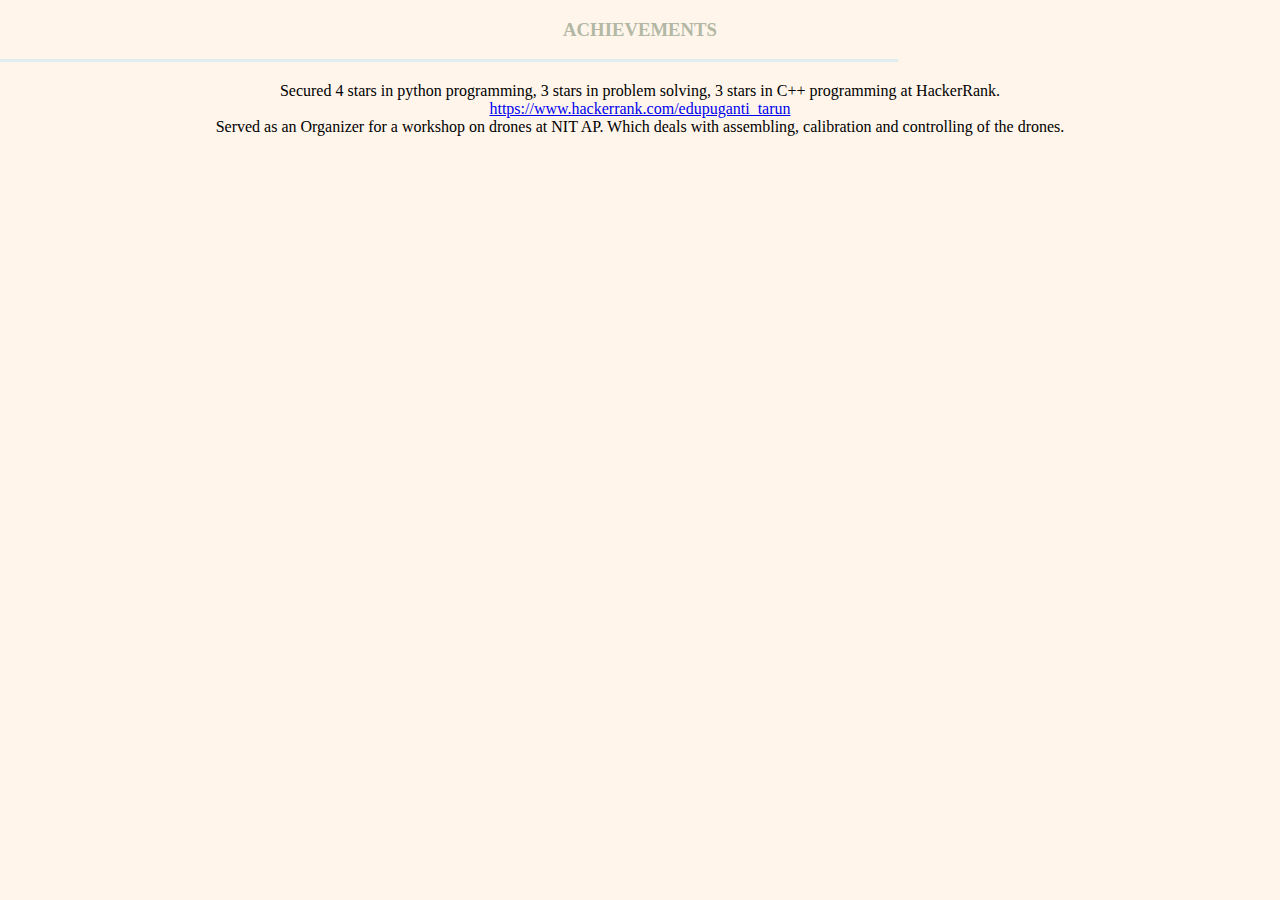
==== achievements.html @ 8bdd8508 "initaial html and css" ====
<!DOCTYPE html>
<html lang="en">
<head>
    <meta charset="UTF-8">
    <meta http-equiv="X-UA-Compatible" content="IE=edge">
    <meta name="viewport" content="width=device-width, initial-scale=1.0">
    <title>Document</title>
</head>
<link rel="stylesheet" href="css/stile.css">
<body>
    <h3>
        ACHIEVEMENTS
    </h3>
    <hr size="3" noshade >
    <li>
        Secured 4 stars in python programming, 3 stars in problem solving, 3 
stars in C++ programming at HackerRank.
<br><a href="https://www.hackerrank.com/edupuganti_tarun">https://www.hackerrank.com/edupuganti_tarun</a> 

    </li>
    <li>
        Served as an Organizer for a workshop on drones at NIT AP. Which 
        deals with assembling, calibration and controlling of the drones.
    </li>
</body>
</html>
---- css/stile.css ----
body{
    background-color: #FFF5EB;
    margin: 0;
    text-align: center;
    
}
.education{
    
    position: absolute;
    top:10%;
    left:18%;
}
hr{
    background-color: #DEEDF0;
    /* color: #DEEDF0; */
    border-color: #DEEDF0;
    width: 70%;
    margin-left: 0px;
    margin-bottom: 20px;
}
h3,h1{
    color: #B2B8A3;
    
}
h3:hover,h1:hover,a:hover{
    color: #52006A;
    
}
img:hover{
    background-color: pink;
}
.edu-img,.image1{
    
    height: 100%;
    width:  100%;
}
.home_body{
    position: absolute;
    top:850px;
}
.bar{
    background-color: burlywood;
    width: 100%;
    height: 8%;
    position: absolute;
    top:0;
}
.about{
    position: absolute;
    top:230px;
    left: 400px;
    /* margin: 0 auto 0 auto ; */
}
.pofilepic{
    position: absolute;
    top:230px;
    left: 100px;;
}
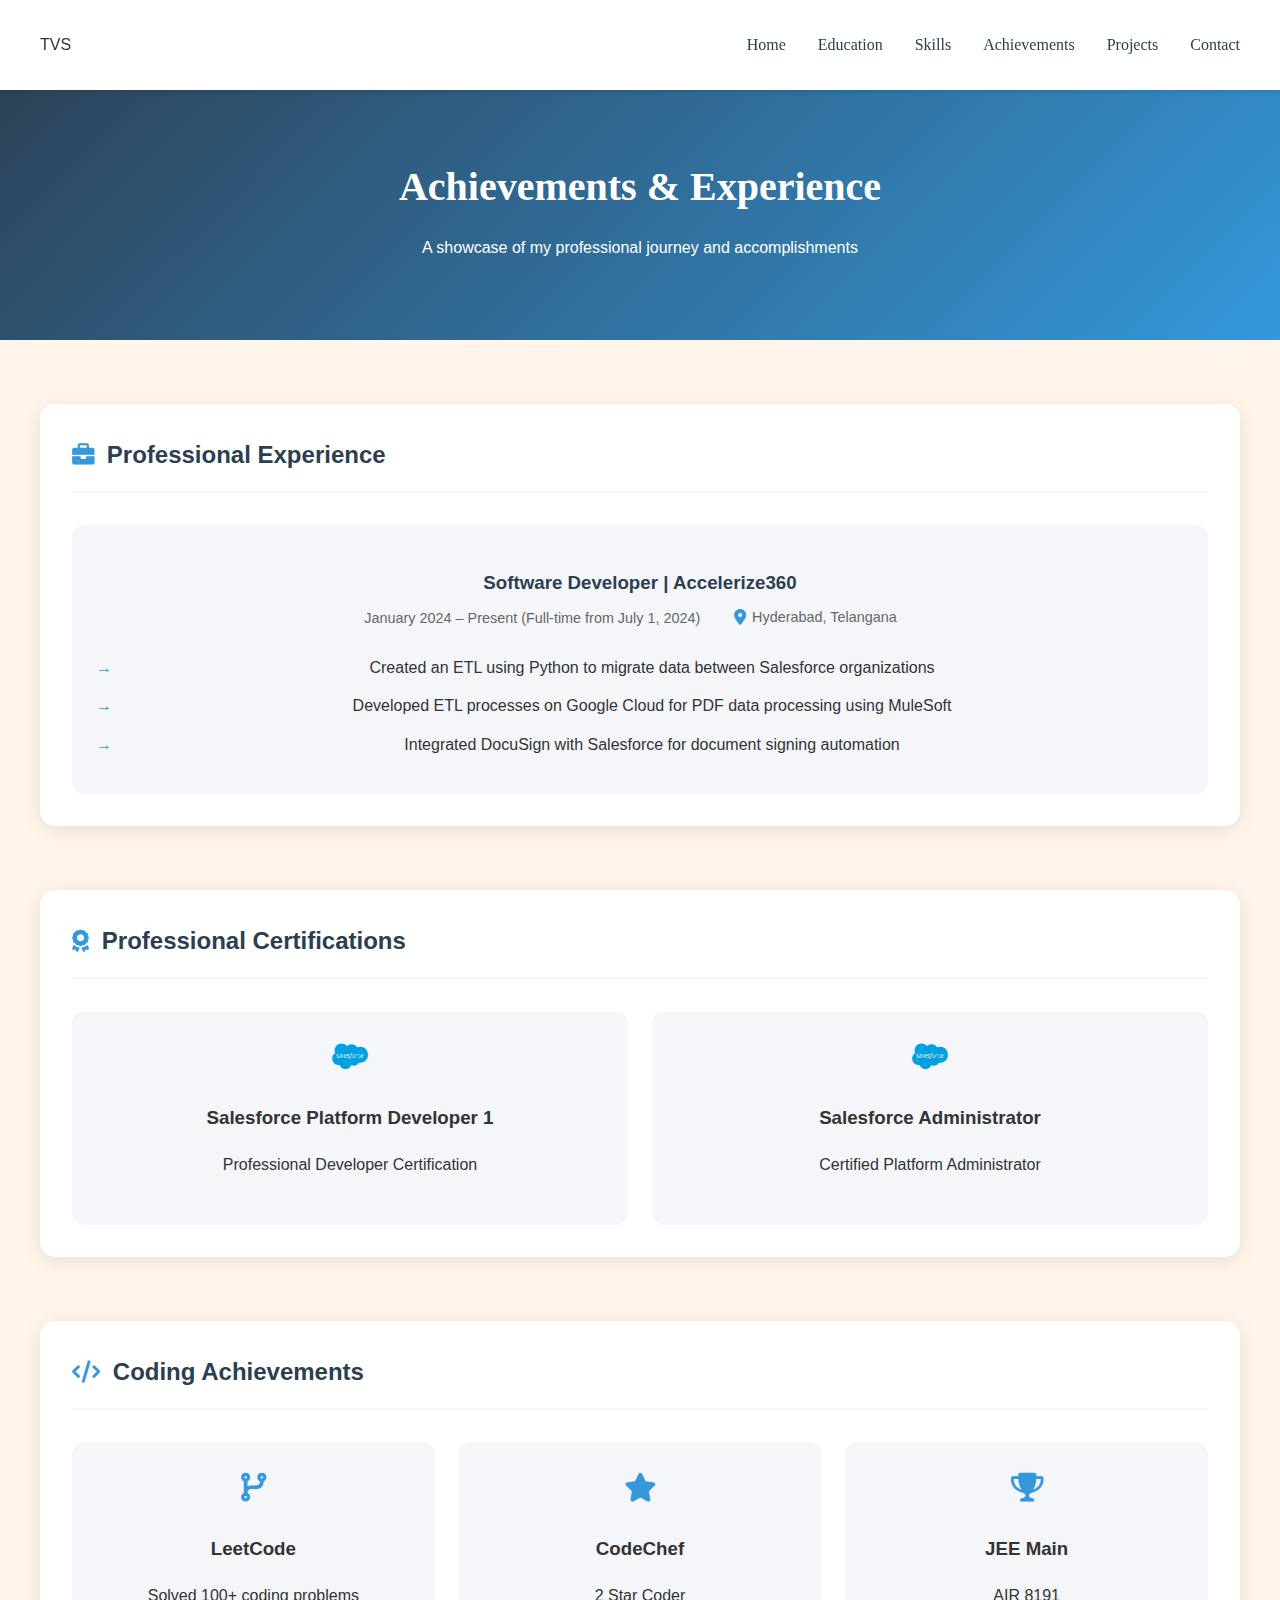
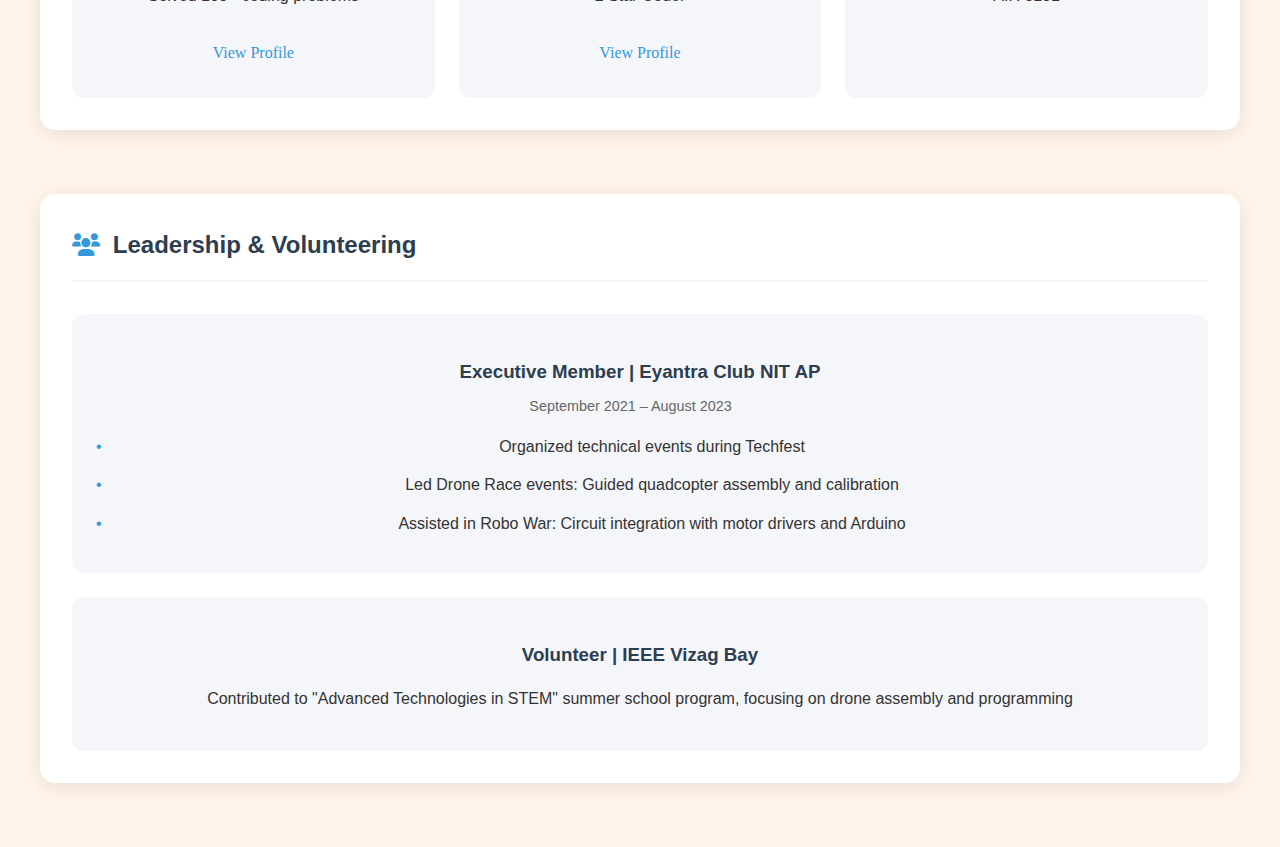
==== commit d615ff9f: "Initial portfolio website commit" ====
--- a/achievements.html
+++ b/achievements.html
@@ -4,23 +4,118 @@
     <meta charset="UTF-8">
     <meta http-equiv="X-UA-Compatible" content="IE=edge">
     <meta name="viewport" content="width=device-width, initial-scale=1.0">
-    <title>Document</title>
+    <title>Achievements - Tarun Venkata Sai Edupuganti</title>
+    <link rel="stylesheet" href="css/stile.css">
+    <link rel="stylesheet" href="https://cdnjs.cloudflare.com/ajax/libs/font-awesome/6.0.0/css/all.min.css">
 </head>
-<link rel="stylesheet" href="css/stile.css">
 <body>
-    <h3>
-        ACHIEVEMENTS
-    </h3>
-    <hr size="3" noshade >
-    <li>
-        Secured 4 stars in python programming, 3 stars in problem solving, 3 
-stars in C++ programming at HackerRank.
-<br><a href="https://www.hackerrank.com/edupuganti_tarun">https://www.hackerrank.com/edupuganti_tarun</a> 
+    <nav class="navbar">
+        <div class="nav-content">
+            <div class="logo">TVS</div>
+            <ul class="nav-links">
+                <li><a href="index.html">Home</a></li>
+                <li><a href="edu.html">Education</a></li>
+                <li><a href="skills.html">Skills</a></li>
+                <li><a href="achievements.html" class="active">Achievements</a></li>
+                <li><a href="pro.html">Projects</a></li>
+                <li><a href="contact.html">Contact</a></li>
+            </ul>
+        </div>
+    </nav>
 
-    </li>
-    <li>
-        Served as an Organizer for a workshop on drones at NIT AP. Which 
-        deals with assembling, calibration and controlling of the drones.
-    </li>
+    <div class="achievements-header">
+        <h1>Achievements & Experience</h1>
+        <p>A showcase of my professional journey and accomplishments</p>
+    </div>
+
+    <div class="achievements-container">
+        <div class="achievement-section professional">
+            <div class="section-header">
+                <i class="fas fa-briefcase"></i>
+                <h2>Professional Experience</h2>
+            </div>
+            <div class="experience-card">
+                <div class="company-info">
+                    <h3>Software Developer | Accelerize360</h3>
+                    <span class="duration">January 2024 – Present (Full-time from July 1, 2024)</span>
+                    <span class="location"><i class="fas fa-map-marker-alt"></i> Hyderabad, Telangana</span>
+                </div>
+                <div class="experience-details">
+                    <ul>
+                        <li>Created an ETL using Python to migrate data between Salesforce organizations</li>
+                        <li>Developed ETL processes on Google Cloud for PDF data processing using MuleSoft</li>
+                        <li>Integrated DocuSign with Salesforce for document signing automation</li>
+                    </ul>
+                </div>
+            </div>
+        </div>
+
+        <div class="achievement-section certifications">
+            <div class="section-header">
+                <i class="fas fa-award"></i>
+                <h2>Professional Certifications</h2>
+            </div>
+            <div class="certification-grid">
+                <div class="cert-card salesforce">
+                    <i class="fab fa-salesforce"></i>
+                    <h3>Salesforce Platform Developer 1</h3>
+                    <p>Professional Developer Certification</p>
+                </div>
+                <div class="cert-card salesforce">
+                    <i class="fab fa-salesforce"></i>
+                    <h3>Salesforce Administrator</h3>
+                    <p>Certified Platform Administrator</p>
+                </div>
+            </div>
+        </div>
+
+        <div class="achievement-section coding">
+            <div class="section-header">
+                <i class="fas fa-code"></i>
+                <h2>Coding Achievements</h2>
+            </div>
+            <div class="achievements-grid">
+                <div class="achievement-card">
+                    <i class="fas fa-code-branch"></i>
+                    <h3>LeetCode</h3>
+                    <p>Solved 100+ coding problems</p>
+                    <a href="[Your Leetcode Profile Link]" class="profile-link">View Profile</a>
+                </div>
+                <div class="achievement-card">
+                    <i class="fas fa-star"></i>
+                    <h3>CodeChef</h3>
+                    <p>2 Star Coder</p>
+                    <a href="[Your CodeChef Profile Link]" class="profile-link">View Profile</a>
+                </div>
+                <div class="achievement-card">
+                    <i class="fas fa-trophy"></i>
+                    <h3>JEE Main</h3>
+                    <p>AIR 8191</p>
+                </div>
+            </div>
+        </div>
+
+        <div class="achievement-section leadership">
+            <div class="section-header">
+                <i class="fas fa-users"></i>
+                <h2>Leadership & Volunteering</h2>
+            </div>
+            <div class="leadership-cards">
+                <div class="leadership-card">
+                    <h3>Executive Member | Eyantra Club NIT AP</h3>
+                    <span class="duration">September 2021 – August 2023</span>
+                    <ul>
+                        <li>Organized technical events during Techfest</li>
+                        <li>Led Drone Race events: Guided quadcopter assembly and calibration</li>
+                        <li>Assisted in Robo War: Circuit integration with motor drivers and Arduino</li>
+                    </ul>
+                </div>
+                <div class="leadership-card">
+                    <h3>Volunteer | IEEE Vizag Bay</h3>
+                    <p>Contributed to "Advanced Technologies in STEM" summer school program, focusing on drone assembly and programming</p>
+                </div>
+            </div>
+        </div>
+    </div>
 </body>
 </html>--- a/css/stile.css
+++ b/css/stile.css
@@ -2,7 +2,9 @@
     background-color: #FFF5EB;
     margin: 0;
     text-align: center;
-    
+    font-weight: 100;
+    padding-top: 0;
+    color: rgb(74, 77, 77);
 }
 .education{
     
@@ -14,15 +16,21 @@
     background-color: #DEEDF0;
     /* color: #DEEDF0; */
     border-color: #DEEDF0;
-    width: 70%;
-    margin-left: 0px;
-    margin-bottom: 20px;
-}
-h3,h1{
-    color: #B2B8A3;
+    width: 30%;
+    /* margin-left: 0px;
+    margin-bottom: 20px; */
+    margin: 0 auto 1.5% auto;
+}
+a{
+    color: #f73737b5;
+    font-family: 'Oleo Script', cursive;
     
 }
-h3:hover,h1:hover,a:hover{
+h1{
+    color: white;
+    font-family: 'Oleo Script', cursive;
+}
+h3:hover,h1:hover{
     color: #52006A;
     
 }
@@ -30,29 +38,1279 @@
     background-color: pink;
 }
 .edu-img,.image1{
-    
     height: 100%;
     width:  100%;
 }
-.home_body{
+/* .home_body{
     position: absolute;
     top:850px;
-}
+} */
 .bar{
     background-color: burlywood;
     width: 100%;
     height: 8%;
+    /* position: absolute;
+    top:0; */
+}
+.about{
+    background-color: #f06e6e;
+    padding: 18% 0;
+    /* margin: 0 auto 0 auto ; */
+}
+/* .pofilepic{
+    width:20%;
+    height: 45%;
     position: absolute;
-    top:0;
-}
-.about{
+    top:35%;
+    left: 18%;
+} */
+.profile-pic{
+    padding-left: 15%;
+}
+
+.intro{
+    padding-top: 2.5%;
+}
+.eduinfo{
+    /* margin: 10% auto 0 auto; */
+    padding: 10% 10%;
+    margin-bottom: 15%;
+    height: 200px;
+}
+.ending{
+    padding-top: 2%;
+}
+.btn {
+    background: #d63791;
+    background-image: -webkit-linear-gradient(top, #d63791, #e89366);
+    background-image: -moz-linear-gradient(top, #d63791, #e89366);
+    background-image: -ms-linear-gradient(top, #d63791, #e89366);
+    background-image: -o-linear-gradient(top, #d63791, #e89366);
+    background-image: linear-gradient(to bottom, #d63791, #e89366);
+    -webkit-border-radius: 28;
+    -moz-border-radius: 28;
+    border-radius: 28px;
+    -webkit-box-shadow: 3px 3px 8px #8a5a8a;
+    -moz-box-shadow: 3px 3px 8px #8a5a8a;
+    box-shadow: 3px 3px 8px #8a5a8a;
+    font-family: Georgia;
+    color: #7de3de;
+    font-size: 20px;
+    padding: 8px;
+    text-decoration: none;
+    margin: 0 auto;
+  }
+  
+  .btn:hover {
+    background: #e89366;
+    background-image: -webkit-linear-gradient(top, #e89366, #d63791);
+    background-image: -moz-linear-gradient(top, #e89366, #d63791);
+    background-image: -ms-linear-gradient(top, #e89366, #d63791);
+    background-image: -o-linear-gradient(top, #e89366, #d63791);
+    background-image: linear-gradient(to bottom, #e89366, #d63791);
+    text-decoration: none;
+  }
+
+  .bottom{
+      /* width:100%;
+      height: 40%; */
+      background-color: #f99a9a;
+      /* position: absolute; */
+     margin-top: 5%;
+     padding-top: 2.5%;
+     padding-bottom: 2.5%;
+    
+  }
+  .linked{
+      color:#f34444;
+    text-decoration: none;
+    /* position:absolute;
+    top:20%;
+    left: 45%; */
+    
+  }
+  .fb{
+    color:#f34444;
+    text-decoration: none;
+    /* position:absolute;
+    top:20%;
+    left:50%; */
+
+  }
+  .fb:hover{
+    color: #fabebe;
+  }
+
+  .linked:hover{
+      color: #fabebe;
+  }
+
+  .skilltab{
+      text-align: left;
+      margin:0 auto;
+      padding: 6px;
+      border-spacing: 2px;
+  }
+  td{
+      padding-left: 5px;
+  }
+  .copy{
+      color: #DEEDF0;
+      margin-top: 1.0%;
+      /* position:absolute;
+      left: 35%;
+      top:65%; */
+    
+      
+  }
+
+  .My-contact{
+      padding: 0.2% 0;
+      margin-top: 0;
+     background-color: #78C4D4;
+  }
+i{
+    font-size: 50px;
+    /* padding: 5%; */
+}
+/* div{
+    display: inline-block;
+} */
+
+span{
+    margin: 0 5px;
+}
+
+.fa-whatsapp{
+    background-color: green;
+    color: white;
+    
+}
+/* i:hover{
+    max-width: 1300px;
+    color: #DEEDF0;
+} */
+.fa-linkedin{
+    color: darkblue;
+}
+.home-wap{
+    position:fixed;
+    padding-left: 42%;
+    padding-top: 10%;
+    margin: 0;
+}
+.whap{
+    /* border-radius: 50%;
+    width:100%;
+    height: 100%;
+    text-align: center;
+    line-height: 100px;
+    vertical-align: middle; */
+    padding: 30px;
+}
+.carousel-control-prev-icon,.carousel-control-next-icon{
+    
+    background-color: #f34444;
+}
+
+@media (max-width:900px) {
+    .profile-pic{
+        padding-left: 0;
+    }
+    .eduinfo{
+        /* margin: 10% auto 0 auto; */
+        padding: 20% 15% 15% 10%;
+        margin-bottom: 15%;
+        height: 350px;
+    }
+    .home-wap{
+        position:fixed;
+        padding-left: 38%;
+        padding-top: 10%;
+        margin: 0;
+    }
+}
+
+:root {
+    --primary-color: #2c3e50;
+    --secondary-color: #3498db;
+    --text-color: #333;
+    --light-bg: #f5f6fa;
+    --white: #ffffff;
+}
+
+body {
+    margin: 0;
+    padding: 0;
+    font-family: 'Segoe UI', Tahoma, Geneva, Verdana, sans-serif;
+    color: var(--text-color);
+    line-height: 1.6;
+}
+
+.navbar {
+    background-color: var(--white);
+    box-shadow: 0 2px 5px rgba(0,0,0,0.1);
+    padding: 1rem 0;
+    position: fixed;
+    width: 100%;
+    top: 0;
+    z-index: 1000;
+}
+
+.nav-content {
+    max-width: 1200px;
+    margin: 0 auto;
+    display: flex;
+    justify-content: space-between;
+    align-items: center;
+    padding: 0 2rem;
+}
+
+.nav-links {
+    display: flex;
+    gap: 2rem;
+    list-style: none;
+}
+
+.nav-links a {
+    text-decoration: none;
+    color: var(--primary-color);
+    font-weight: 500;
+    transition: color 0.3s;
+}
+
+.nav-links a:hover {
+    color: var(--secondary-color);
+}
+
+.nav-links i {
+    font-size: 1.2rem;
+}
+
+.hero-section {
+    padding: 8rem 2rem 4rem;
+    background: linear-gradient(135deg, var(--primary-color), var(--secondary-color));
+    color: var(--white);
+}
+
+.hero-content {
+    max-width: 1200px;
+    margin: 0 auto;
+}
+
+.profile-info {
+    text-align: center;
+    margin-bottom: 3rem;
+}
+
+.profile-info h1 {
+    font-size: 2.5rem;
+    margin-bottom: 0.5rem;
+}
+
+.profile-info h2 {
+    font-size: 1.5rem;
+    font-weight: 400;
+    margin-bottom: 1rem;
+}
+
+.tagline {
+    font-size: 1.2rem;
+    margin-bottom: 2rem;
+}
+
+.quick-links {
+    display: flex;
+    flex-direction: column;
+    align-items: center;
+    gap: 1rem;
+}
+
+.contact-btn {
+    background-color: var(--white);
+    color: var(--primary-color);
+    padding: 0.8rem 2rem;
+    border-radius: 25px;
+    text-decoration: none;
+    font-weight: 500;
+    transition: transform 0.3s;
+}
+
+.contact-btn:hover {
+    transform: translateY(-2px);
+}
+
+.social-links {
+    display: flex;
+    gap: 1.5rem;
+}
+
+.social-links a {
+    color: var(--white);
+    font-size: 1.5rem;
+    transition: transform 0.3s;
+}
+
+.social-links a:hover {
+    transform: translateY(-2px);
+}
+
+.highlights {
+    display: grid;
+    grid-template-columns: repeat(auto-fit, minmax(250px, 1fr));
+    gap: 2rem;
+    margin-top: 3rem;
+}
+
+.highlight-box {
+    background-color: rgba(255, 255, 255, 0.1);
+    padding: 1.5rem;
+    border-radius: 10px;
+    backdrop-filter: blur(5px);
+}
+
+.quick-overview {
+    max-width: 1200px;
+    margin: 4rem auto;
+    padding: 0 2rem;
+}
+
+.project-cards {
+    display: grid;
+    grid-template-columns: repeat(auto-fit, minmax(280px, 1fr));
+    gap: 2rem;
+    margin-top: 2rem;
+}
+
+.project-card {
+    background-color: var(--white);
+    padding: 1.5rem;
+    border-radius: 10px;
+    box-shadow: 0 2px 10px rgba(0,0,0,0.1);
+    transition: transform 0.3s;
+}
+
+.project-card:hover {
+    transform: translateY(-5px);
+}
+
+.project-link {
+    display: inline-block;
+    margin-top: 1rem;
+    color: var(--secondary-color);
+    text-decoration: none;
+    font-weight: 500;
+}
+
+@media (max-width: 768px) {
+    .nav-links {
+        display: none;
+    }
+    
+    .hero-section {
+        padding: 6rem 1rem 3rem;
+    }
+    
+    .profile-info h1 {
+        font-size: 2rem;
+    }
+}
+
+/* Projects Page Styles */
+.projects-header {
+    background: linear-gradient(135deg, var(--primary-color), var(--secondary-color));
+    color: var(--white);
+    padding: 8rem 2rem 4rem;
+    text-align: center;
+}
+
+.projects-header h1 {
+    font-size: 2.5rem;
+    margin-bottom: 1rem;
+}
+
+.projects-container {
+    max-width: 1200px;
+    margin: 4rem auto;
+    padding: 0 2rem;
+    display: grid;
+    gap: 3rem;
+}
+
+.project-item {
+    background: var(--white);
+    border-radius: 15px;
+    box-shadow: 0 4px 20px rgba(0,0,0,0.1);
+    overflow: hidden;
+    transition: transform 0.3s;
+}
+
+.project-item:hover {
+    transform: translateY(-5px);
+}
+
+.project-item.featured {
+    border: 2px solid var(--secondary-color);
+}
+
+.project-content {
+    padding: 2rem;
+}
+
+.project-type {
+    background: var(--light-bg);
+    color: var(--secondary-color);
+    padding: 0.5rem 1rem;
+    border-radius: 20px;
+    font-size: 0.9rem;
+    font-weight: 500;
+}
+
+.project-content h2 {
+    margin: 1rem 0;
+    color: var(--primary-color);
+}
+
+.tech-stack {
+    display: flex;
+    flex-wrap: wrap;
+    gap: 0.5rem;
+    margin: 1rem 0;
+}
+
+.tech-stack span {
+    background: var(--light-bg);
+    color: var(--primary-color);
+    padding: 0.3rem 0.8rem;
+    border-radius: 15px;
+    font-size: 0.9rem;
+}
+
+.project-highlights {
+    list-style: none;
+    padding: 0;
+    margin: 1.5rem 0;
+}
+
+.project-highlights li {
+    margin-bottom: 0.5rem;
+    padding-left: 1.5rem;
+    position: relative;
+}
+
+.project-highlights li::before {
+    content: "•";
+    color: var(--secondary-color);
     position: absolute;
-    top:230px;
-    left: 400px;
-    /* margin: 0 auto 0 auto ; */
-}
-.pofilepic{
+    left: 0;
+}
+
+.project-links {
+    display: flex;
+    gap: 1rem;
+    margin-top: 1.5rem;
+}
+
+.project-btn {
+    display: inline-flex;
+    align-items: center;
+    gap: 0.5rem;
+    padding: 0.8rem 1.5rem;
+    border-radius: 25px;
+    text-decoration: none;
+    font-weight: 500;
+    transition: transform 0.3s;
+}
+
+.project-btn:first-child {
+    background: var(--secondary-color);
+    color: var(--white);
+}
+
+.project-btn:last-child {
+    background: var(--light-bg);
+    color: var(--primary-color);
+}
+
+.project-btn:hover {
+    transform: translateY(-2px);
+}
+
+.project-btn i {
+    font-size: 1.1rem;
+}
+
+@media (max-width: 768px) {
+    .projects-header {
+        padding: 6rem 1rem 3rem;
+    }
+
+    .projects-container {
+        padding: 0 1rem;
+    }
+
+    .project-links {
+        flex-direction: column;
+    }
+}
+
+/* Contact Page Styles */
+.contact-container {
+    min-height: 100vh;
+    display: flex;
+    align-items: center;
+    justify-content: center;
+    padding: 6rem 2rem 2rem;
+    background: linear-gradient(135deg, var(--primary-color), var(--secondary-color));
+}
+
+.contact-card {
+    background: var(--white);
+    border-radius: 20px;
+    box-shadow: 0 10px 30px rgba(0,0,0,0.1);
+    padding: 2rem;
+    width: 90%;
+    max-width: 500px;
+}
+
+.contact-header {
+    text-align: center;
+    margin-bottom: 2.5rem;
+}
+
+.contact-header h1 {
+    color: var(--primary-color);
+    margin-bottom: 0.5rem;
+}
+
+.contact-header p {
+    color: #666;
+}
+
+.contact-methods {
+    display: grid;
+    gap: 1.5rem;
+}
+
+.contact-method {
+    display: flex;
+    align-items: center;
+    padding: 1.2rem;
+    border-radius: 12px;
+    text-decoration: none;
+    transition: transform 0.3s, box-shadow 0.3s;
+    background: var(--light-bg);
+}
+
+.contact-method:hover {
+    transform: translateY(-3px);
+    box-shadow: 0 5px 15px rgba(0,0,0,0.1);
+}
+
+.contact-method i {
+    font-size: 1.4rem;
+    margin-right: 1rem;
+}
+
+.contact-method.email {
+    color: #ea4335;
+}
+
+.contact-method.phone {
+    color: #34a853;
+}
+
+.contact-method.linkedin {
+    color: #0077b5;
+}
+
+.contact-method.github {
+    color: #333;
+}
+
+.contact-info h3 {
+    color: var(--primary-color);
+    margin: 0 0 0.25rem 0;
+}
+
+.contact-info p {
+    color: #666;
+    margin: 0;
+}
+
+.contact-footer {
+    text-align: center;
+    margin-top: 2.5rem;
+    padding-top: 2rem;
+    border-top: 1px solid #eee;
+}
+
+.contact-footer p {
+    color: #666;
+    margin: 0.25rem 0;
+}
+
+@media (max-width: 768px) {
+    .contact-card {
+        width: 95%;
+        padding: 1.5rem;
+    }
+
+    .contact-method {
+        padding: 1rem;
+    }
+
+    .contact-method i {
+        font-size: 1.2rem;
+        margin-right: 0.8rem;
+    }
+}
+
+/* Skills Page Styles */
+.skills-header {
+    background: linear-gradient(135deg, var(--primary-color), var(--secondary-color));
+    color: var(--white);
+    padding: 8rem 2rem 4rem;
+    text-align: center;
+}
+
+.skills-header h1 {
+    font-size: 2.5rem;
+    margin-bottom: 1rem;
+}
+
+.skills-container {
+    max-width: 1200px;
+    margin: 4rem auto;
+    padding: 0 2rem;
+}
+
+.skills-grid {
+    display: grid;
+    grid-template-columns: repeat(auto-fit, minmax(250px, 1fr));
+    gap: 2rem;
+    margin-bottom: 4rem;
+}
+
+.skill-category {
+    background: var(--white);
+    border-radius: 15px;
+    padding: 2rem;
+    box-shadow: 0 4px 20px rgba(0,0,0,0.1);
+}
+
+.category-header {
+    display: flex;
+    align-items: center;
+    margin-bottom: 1.5rem;
+}
+
+.category-header i {
+    font-size: 1.3rem;
+    color: var(--secondary-color);
+    margin-right: 0.8rem;
+}
+
+.category-header h3 {
+    color: var(--primary-color);
+    margin: 0;
+}
+
+.skill-items {
+    display: flex;
+    flex-wrap: wrap;
+    gap: 0.8rem;
+}
+
+.skill-item {
+    background: var(--light-bg);
+    color: var(--primary-color);
+    padding: 0.5rem 1rem;
+    border-radius: 20px;
+    font-size: 0.9rem;
+    transition: transform 0.3s;
+}
+
+.skill-item:hover {
+    transform: translateY(-2px);
+    background: var(--secondary-color);
+    color: var(--white);
+}
+
+.certifications-section {
+    margin-top: 4rem;
+    text-align: center;
+}
+
+.certifications-section h2 {
+    color: var(--primary-color);
+    margin-bottom: 2rem;
+}
+
+.certification-cards {
+    display: grid;
+    grid-template-columns: repeat(auto-fit, minmax(200px, 1fr));
+    gap: 1.5rem;
+}
+
+.certification-card {
+    background: var(--white);
+    padding: 1.5rem;
+    border-radius: 12px;
+    box-shadow: 0 4px 15px rgba(0,0,0,0.1);
+    transition: transform 0.3s;
+}
+
+.certification-card:hover {
+    transform: translateY(-5px);
+}
+
+.certification-card i {
+    font-size: 1.6rem;
+    color: var(--secondary-color);
+    margin-bottom: 0.8rem;
+}
+
+.certification-card h4 {
+    color: var(--primary-color);
+    margin: 0;
+    font-size: 1rem;
+}
+
+@media (max-width: 768px) {
+    .skills-header {
+        padding: 6rem 1rem 3rem;
+    }
+
+    .skills-container {
+        padding: 0 1rem;
+    }
+
+    .skill-category {
+        padding: 1.5rem;
+    }
+}
+
+/* Achievement Page Styles */
+.achievements-header {
+    background: linear-gradient(135deg, var(--primary-color), var(--secondary-color));
+    color: var(--white);
+    padding: 8rem 2rem 4rem;
+    text-align: center;
+}
+
+.achievements-header h1 {
+    font-size: 2.5rem;
+    margin-bottom: 1rem;
+}
+
+.achievements-container {
+    max-width: 1200px;
+    margin: 4rem auto;
+    padding: 0 2rem;
+}
+
+.achievement-section {
+    margin-bottom: 4rem;
+    background: var(--white);
+    border-radius: 15px;
+    padding: 2rem;
+    box-shadow: 0 4px 20px rgba(0,0,0,0.1);
+}
+
+.section-header {
+    display: flex;
+    align-items: center;
+    margin-bottom: 2rem;
+    padding-bottom: 1rem;
+    border-bottom: 2px solid var(--light-bg);
+}
+
+.section-header i {
+    font-size: 1.4rem;
+    color: var(--secondary-color);
+    margin-right: 0.8rem;
+}
+
+.section-header h2 {
+    color: var(--primary-color);
+    margin: 0;
+}
+
+.experience-card {
+    padding: 1.5rem;
+    background: var(--light-bg);
+    border-radius: 12px;
+}
+
+.company-info {
+    margin-bottom: 1.5rem;
+}
+
+.company-info h3 {
+    color: var(--primary-color);
+    margin-bottom: 0.5rem;
+}
+
+.duration, .location {
+    display: inline-flex;
+    align-items: center;
+    color: #666;
+    margin-right: 1.5rem;
+    font-size: 0.9rem;
+}
+
+.location i.fas.fa-map-marker-alt {
+    font-size: 1rem;
+    margin-right: 0.4rem;
+    color: var(--secondary-color);
+}
+
+.experience-details ul {
+    list-style: none;
+    padding: 0;
+    margin: 0;
+}
+
+.experience-details li {
+    margin-bottom: 0.8rem;
+    padding-left: 1.5rem;
+    position: relative;
+}
+
+.experience-details li::before {
+    content: "→";
+    color: var(--secondary-color);
     position: absolute;
-    top:230px;
-    left: 100px;;
+    left: 0;
+}
+
+.certification-grid, .achievements-grid {
+    display: grid;
+    grid-template-columns: repeat(auto-fit, minmax(250px, 1fr));
+    gap: 1.5rem;
+}
+
+.cert-card, .achievement-card {
+    padding: 2rem;
+    text-align: center;
+    background: var(--light-bg);
+    border-radius: 12px;
+    transition: transform 0.3s;
+}
+
+.cert-card:hover, .achievement-card:hover {
+    transform: translateY(-5px);
+}
+
+.cert-card i, .achievement-card i {
+    font-size: 1.8rem;
+    color: var(--secondary-color);
+    margin-bottom: 0.8rem;
+}
+
+.cert-card.salesforce i {
+    color: #00a1e0;
+}
+
+.profile-link {
+    display: inline-block;
+    margin-top: 1rem;
+    color: var(--secondary-color);
+    text-decoration: none;
+    font-weight: 500;
+}
+
+.profile-link:hover {
+    text-decoration: underline;
+}
+
+.leadership-cards {
+    display: grid;
+    gap: 1.5rem;
+}
+
+.leadership-card {
+    padding: 1.5rem;
+    background: var(--light-bg);
+    border-radius: 12px;
+}
+
+.leadership-card h3 {
+    color: var(--primary-color);
+    margin-bottom: 0.5rem;
+}
+
+.leadership-card .duration {
+    display: block;
+    margin-bottom: 1rem;
+}
+
+.leadership-card ul {
+    list-style: none;
+    padding: 0;
+    margin: 0;
+}
+
+.leadership-card li {
+    margin-bottom: 0.8rem;
+    padding-left: 1.5rem;
+    position: relative;
+}
+
+.leadership-card li::before {
+    content: "•";
+    color: var(--secondary-color);
+    position: absolute;
+    left: 0;
+}
+
+@media (max-width: 768px) {
+    .achievements-header {
+        padding: 6rem 1rem 3rem;
+    }
+
+    .achievements-container {
+        padding: 0 1rem;
+    }
+
+    .achievement-section {
+        padding: 1.5rem;
+    }
+
+    .cert-card, .achievement-card {
+        padding: 1.5rem;
+    }
+}
+
+/* Education Page Styles */
+.education-header {
+    background: linear-gradient(135deg, var(--primary-color), var(--secondary-color));
+    color: var(--white);
+    padding: 8rem 2rem 4rem;
+    text-align: center;
+}
+
+.education-header h1 {
+    font-size: 2.5rem;
+    margin-bottom: 1rem;
+}
+
+.education-container {
+    max-width: 1000px;
+    margin: 4rem auto;
+    padding: 0 2rem;
+}
+
+.education-timeline {
+    position: relative;
+    padding: 2rem 0;
+}
+
+.education-timeline::before {
+    display: none;
+}
+
+.timeline-item {
+    margin-bottom: 3rem;
+    position: relative;
+}
+
+.timeline-item::before {
+    display: none;
+}
+
+.timeline-content {
+    width: 100%;
+    margin-bottom: 2rem;
+}
+
+.education-card {
+    background: var(--white);
+    border-radius: 15px;
+    padding: 2rem;
+    box-shadow: 0 4px 20px rgba(0,0,0,0.1);
+    display: flex;
+    gap: 2rem;
+    transition: transform 0.3s;
+    margin: 0 auto;
+}
+
+.education-card:hover {
+    transform: translateY(-5px);
+}
+
+.edu-icon {
+    flex-shrink: 0;
+    width: 45px;
+    height: 45px;
+    background: var(--light-bg);
+    border-radius: 50%;
+    display: flex;
+    align-items: center;
+    justify-content: center;
+}
+
+.edu-icon i {
+    font-size: 1.4rem;
+    color: var(--secondary-color);
+}
+
+.edu-details {
+    flex-grow: 1;
+}
+
+.edu-details h2 {
+    color: var(--primary-color);
+    font-size: 1.5rem;
+    margin-bottom: 0.5rem;
+}
+
+.edu-details h3 {
+    color: var(--secondary-color);
+    font-size: 1.2rem;
+    margin-bottom: 1rem;
+}
+
+.edu-meta {
+    display: flex;
+    gap: 2rem;
+    margin-bottom: 1.5rem;
+}
+
+.edu-meta span {
+    display: flex;
+    align-items: center;
+    gap: 0.5rem;
+    color: #666;
+    font-size: 0.9rem;
+}
+
+.edu-meta i {
+    font-size: 1rem;
+}
+
+.edu-highlights {
+    background: var(--light-bg);
+    padding: 1.5rem;
+    border-radius: 10px;
+}
+
+.edu-highlights h4 {
+    color: var(--primary-color);
+    margin-bottom: 1rem;
+}
+
+.edu-highlights ul {
+    list-style: none;
+    padding: 0;
+    margin: 0;
+}
+
+.edu-highlights li {
+    margin-bottom: 0.8rem;
+    padding-left: 1.5rem;
+    position: relative;
+}
+
+.edu-highlights li::before {
+    content: "→";
+    color: var(--secondary-color);
+    position: absolute;
+    left: 0;
+}
+
+@media (max-width: 768px) {
+    .education-container {
+        padding: 0 1rem;
+    }
+
+    .timeline-content {
+        padding-left: 0;
+    }
+
+    .education-card {
+        flex-direction: column;
+        padding: 1.5rem;
+    }
+
+    .edu-meta {
+        flex-direction: column;
+        gap: 0.5rem;
+    }
+
+    .edu-icon {
+        width: 40px;
+        height: 40px;
+    }
+
+    .edu-icon i {
+        font-size: 1.2rem;
+    }
+}
+
+/* Technical Writing Section Styles */
+.featured-articles {
+    margin-top: 4rem;
+}
+
+.article-cards {
+    display: grid;
+    grid-template-columns: repeat(auto-fit, minmax(300px, 1fr));
+    gap: 1.5rem;
+    margin-top: 2rem;
+}
+
+.article-card {
+    background: var(--white);
+    border-radius: 12px;
+    padding: 1.5rem;
+    box-shadow: 0 2px 10px rgba(0,0,0,0.1);
+    display: flex;
+    gap: 1rem;
+    transition: transform 0.3s;
+}
+
+.article-card:hover {
+    transform: translateY(-5px);
+}
+
+.article-icon {
+    flex-shrink: 0;
+    width: 40px;
+    height: 40px;
+    background: var(--light-bg);
+    border-radius: 50%;
+    display: flex;
+    align-items: center;
+    justify-content: center;
+}
+
+.article-icon i {
+    font-size: 1.2rem;
+    color: #000;
+}
+
+.article-content {
+    flex-grow: 1;
+}
+
+.article-content h4 {
+    color: var(--primary-color);
+    margin-bottom: 0.5rem;
+}
+
+.article-content p {
+    color: #666;
+    font-size: 0.9rem;
+    margin-bottom: 1rem;
+}
+
+.article-link {
+    color: var(--secondary-color);
+    text-decoration: none;
+    font-weight: 500;
+    display: inline-flex;
+    align-items: center;
+    gap: 0.5rem;
+}
+
+.article-link:hover {
+    text-decoration: underline;
+}
+
+.view-all {
+    text-align: center;
+    margin-top: 2rem;
+}
+
+.medium-link {
+    display: inline-flex;
+    align-items: center;
+    gap: 0.5rem;
+    color: var(--primary-color);
+    text-decoration: none;
+    font-weight: 500;
+    padding: 0.8rem 1.5rem;
+    background: var(--light-bg);
+    border-radius: 25px;
+    transition: transform 0.3s;
+}
+
+.medium-link:hover {
+    transform: translateY(-2px);
+}
+
+@media (max-width: 768px) {
+    .article-cards {
+        grid-template-columns: 1fr;
+    }
+}
+
+/* Technical Writing Achievement Styles */
+.articles-grid {
+    display: grid;
+    grid-template-columns: repeat(auto-fit, minmax(280px, 1fr));
+    gap: 1.5rem;
+}
+
+.article-achievement-card {
+    background: var(--light-bg);
+    padding: 1.5rem;
+    border-radius: 12px;
+    text-align: left;
+    transition: transform 0.3s;
+}
+
+.article-achievement-card:hover {
+    transform: translateY(-5px);
+}
+
+.article-achievement-card i {
+    font-size: 1.4rem;
+    color: #000;
+    margin-bottom: 1rem;
+}
+
+.article-meta {
+    display: flex;
+    gap: 1rem;
+    margin: 1rem 0;
+    font-size: 0.9rem;
+    color: #666;
+}
+
+.article-meta span {
+    display: flex;
+    align-items: center;
+    gap: 0.5rem;
+}
+
+.read-more {
+    display: inline-block;
+    color: var(--secondary-color);
+    text-decoration: none;
+    font-weight: 500;
+    margin-top: 1rem;
+}
+
+.medium-profile {
+    text-align: center;
+    margin-top: 2rem;
+}
+
+.medium-profile-link {
+    display: inline-flex;
+    align-items: center;
+    gap: 0.5rem;
+    padding: 0.8rem 1.5rem;
+    background: var(--white);
+    color: var(--primary-color);
+    text-decoration: none;
+    border-radius: 25px;
+    transition: transform 0.3s;
+}
+
+.medium-profile-link:hover {
+    transform: translateY(-2px);
 }